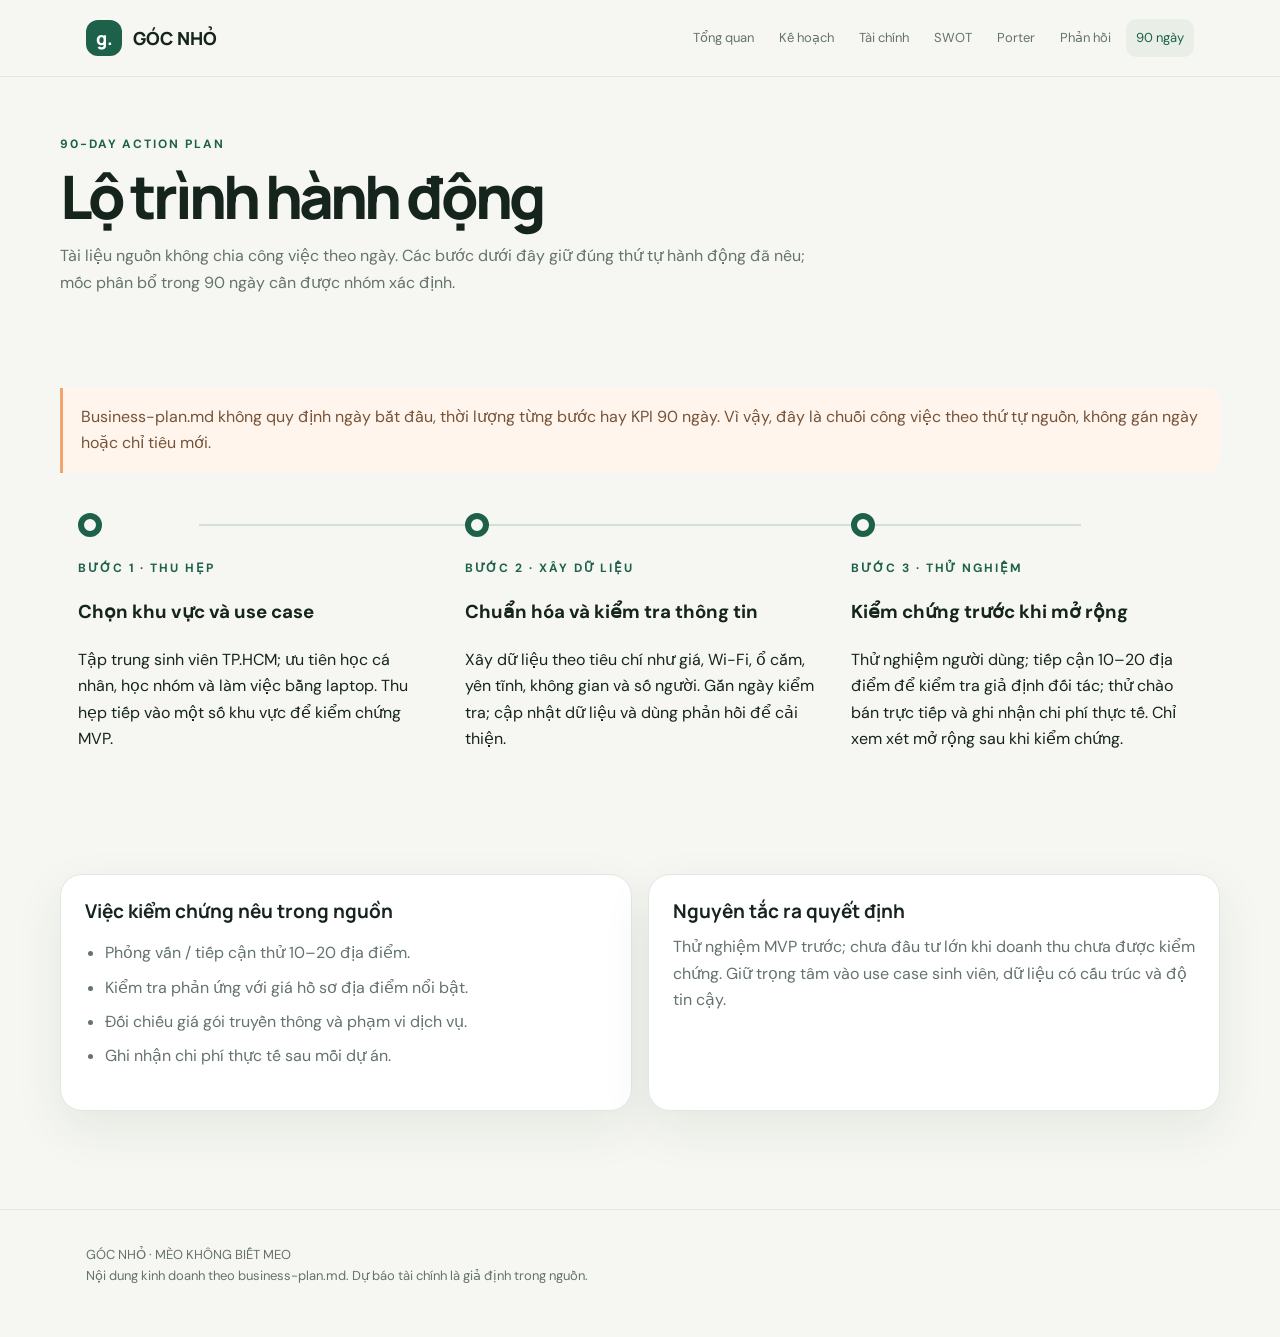
==== action-plan.html @ 888e7946 "Da Tao Trang Web Khoi Nghiep Goc Nhỏ V1" ====
<!doctype html><html lang="vi"><head><meta charset="utf-8"><meta name="viewport" content="width=device-width,initial-scale=1"><title>Kế hoạch hành động 90 ngày · GÓC NHỎ</title><link rel="stylesheet" href="style.css"></head><body><header class="topbar"><div class="wrap nav"><a class="brand" href="index.html"><span class="mark">g.</span>GÓC NHỎ</a><nav class="navlinks"><a class="" href="index.html">Tổng quan</a><a class="" href="business-plan.html">Kế hoạch</a><a class="" href="financial-analysis.html">Tài chính</a><a class="" href="swot.html">SWOT</a><a class="" href="five-forces.html">Porter</a><a class="" href="reflections.html">Phản hồi</a><a class="active" href="action-plan.html">90 ngày</a></nav></div></header><main><div class="wrap pagehead"><div class="eyebrow">90-day action plan</div><h1>Lộ trình hành động</h1><p>Tài liệu nguồn không chia công việc theo ngày. Các bước dưới đây giữ đúng thứ tự hành động đã nêu; mốc phân bổ trong 90 ngày cần được nhóm xác định.</p></div><section class="wrap section"><div class="note">Business-plan.md không quy định ngày bắt đầu, thời lượng từng bước hay KPI 90 ngày. Vì vậy, đây là chuỗi công việc theo thứ tự nguồn, không gán ngày hoặc chỉ tiêu mới.</div><div class="timeline" style="margin-top:32px"><article class="step"><span class="dot"></span><div class="eyebrow">Bước 1 · Thu hẹp</div><h3>Chọn khu vực và use case</h3><p>Tập trung sinh viên TP.HCM; ưu tiên học cá nhân, học nhóm và làm việc bằng laptop. Thu hẹp tiếp vào một số khu vực để kiểm chứng MVP.</p></article><article class="step"><span class="dot"></span><div class="eyebrow">Bước 2 · Xây dữ liệu</div><h3>Chuẩn hóa và kiểm tra thông tin</h3><p>Xây dữ liệu theo tiêu chí như giá, Wi-Fi, ổ cắm, yên tĩnh, không gian và số người. Gắn ngày kiểm tra; cập nhật dữ liệu và dùng phản hồi để cải thiện.</p></article><article class="step"><span class="dot"></span><div class="eyebrow">Bước 3 · Thử nghiệm</div><h3>Kiểm chứng trước khi mở rộng</h3><p>Thử nghiệm người dùng; tiếp cận 10–20 địa điểm để kiểm tra giả định đối tác; thử chào bán trực tiếp và ghi nhận chi phí thực tế. Chỉ xem xét mở rộng sau khi kiểm chứng.</p></article></div></section><section class="wrap section"><div class="grid two"><article class="card"><h3>Việc kiểm chứng nêu trong nguồn</h3><ul class="list"><li>Phỏng vấn / tiếp cận thử 10–20 địa điểm.</li><li>Kiểm tra phản ứng với giá hồ sơ địa điểm nổi bật.</li><li>Đối chiếu giá gói truyền thông và phạm vi dịch vụ.</li><li>Ghi nhận chi phí thực tế sau mỗi dự án.</li></ul></article><article class="card"><h3>Nguyên tắc ra quyết định</h3><p>Thử nghiệm MVP trước; chưa đầu tư lớn khi doanh thu chưa được kiểm chứng. Giữ trọng tâm vào use case sinh viên, dữ liệu có cấu trúc và độ tin cậy.</p></article></div></section></main><footer class="footer"><div class="wrap">GÓC NHỎ · MÈO KHÔNG BIẾT MEO<br>Nội dung kinh doanh theo business-plan.md. Dự báo tài chính là giả định trong nguồn.</div></footer></body></html>
---- style.css ----
@import url('https://fonts.googleapis.com/css2?family=DM+Sans:wght@400;500;600;700&family=Manrope:wght@400;500;600;700;800&display=swap');:root{--ink:#16241e;--muted:#64736b;--paper:#f6f7f2;--white:#fff;--green:#1d614b;--lime:#d9ed82;--line:#e2e8df;--shadow:0 18px 50px #1b352814;--radius:22px}*{box-sizing:border-box}body{margin:0;background:var(--paper);color:var(--ink);font:16px/1.65 'DM Sans',sans-serif}a{color:inherit}.wrap{max-width:1160px;margin:auto;padding:0 26px}.topbar{position:sticky;top:0;z-index:5;background:#f6f7f2e8;backdrop-filter:blur(14px);border-bottom:1px solid var(--line)}.nav{min-height:76px;display:flex;align-items:center;justify-content:space-between;gap:20px}.brand{display:flex;align-items:center;gap:11px;text-decoration:none;font:800 18px Manrope}.mark{width:36px;height:36px;display:grid;place-items:center;border-radius:12px;background:var(--green);color:white}.navlinks{display:flex;gap:5px;flex-wrap:wrap}.navlinks a{padding:8px 10px;text-decoration:none;color:var(--muted);font-size:13px;border-radius:10px}.navlinks a:hover,.navlinks a.active{color:var(--green);background:#e9efe7}.hero{padding:76px 0 54px;display:grid;grid-template-columns:1.13fr .87fr;gap:54px;align-items:center}.eyebrow{color:var(--green);font-size:12px;font-weight:700;letter-spacing:.16em;text-transform:uppercase}.hero h1,.pagehead h1{font:800 clamp(42px,6vw,76px)/1.04 Manrope;letter-spacing:-.065em;margin:18px 0}.hero p{font-size:18px;color:var(--muted);max-width:650px}.hero-art{min-height:360px;border-radius:34px;background:var(--green);padding:30px;color:white;position:relative;overflow:hidden;display:flex;flex-direction:column;justify-content:space-between}.hero-art:after{content:'';position:absolute;width:300px;height:300px;border-radius:50%;background:var(--lime);right:-85px;top:-65px}.hero-art:before{content:'';position:absolute;width:230px;height:230px;border-radius:50%;background:#83ad8c;right:105px;bottom:-110px}.art-tag,.art-quote{position:relative;z-index:1}.art-tag{font-size:12px;letter-spacing:.12em;text-transform:uppercase;color:#d6e4d8}.art-quote{font:700 34px/1.2 Manrope;max-width:320px}.btn{display:inline-block;border-radius:999px;background:var(--green);color:white;padding:13px 19px;text-decoration:none;font-weight:700;font-size:14px}.section{padding:48px 0}.section-head{display:flex;align-items:end;justify-content:space-between;gap:24px;margin-bottom:24px}.section-head h2{font:800 34px/1.15 Manrope;letter-spacing:-.05em;margin:8px 0 0}.section-head p,.card p,.pagehead p{color:var(--muted)}.grid{display:grid;gap:16px}.two{grid-template-columns:repeat(2,minmax(0,1fr))}.three{grid-template-columns:repeat(3,minmax(0,1fr))}.four{grid-template-columns:repeat(4,minmax(0,1fr))}.card{background:white;border:1px solid var(--line);border-radius:var(--radius);padding:24px;box-shadow:var(--shadow)}.card h3{font:700 19px/1.3 Manrope;margin:0 0 10px}.card p{margin:0}.tag{display:inline-block;border-radius:99px;background:#edf3e5;color:var(--green);padding:5px 10px;font-size:11px;font-weight:700;margin-bottom:14px}.metric{background:var(--green);color:white;border-radius:var(--radius);padding:23px;min-height:148px}.metric .label{color:#c5d8cc;font-size:12px}.metric strong{font:800 clamp(22px,3vw,32px) Manrope;display:block;letter-spacing:-.04em;margin:14px 0 3px}.metric small{color:#dce7dd}.band{background:#e9eee5;border-radius:30px;padding:34px}.pagehead{padding:58px 0 28px}.pagehead h1{font-size:clamp(38px,5vw,60px);margin:10px 0}.pagehead p{max-width:780px}.split{display:grid;grid-template-columns:1fr 1fr;gap:18px}.list{padding-left:20px;color:var(--muted)}.list li{margin:8px 0}.table-wrap{overflow:auto;border:1px solid var(--line);border-radius:18px;background:white}table{border-collapse:collapse;width:100%;min-width:680px}th,td{text-align:left;padding:15px 17px;border-bottom:1px solid var(--line);vertical-align:top}th{font-size:12px;color:var(--muted);text-transform:uppercase;background:#f7f9f5}td{font-size:14px}.chart-row{display:grid;grid-template-columns:190px 1fr auto;gap:14px;align-items:center;margin:18px 0}.track{height:12px;background:#e8eee7;border-radius:99px;overflow:hidden}.fill{height:100%;border-radius:99px;background:var(--green)}.note{padding:16px 18px;border-left:3px solid #f2a46d;background:#fff5ec;border-radius:0 14px 14px 0;color:#765338}.swot{min-height:230px}.s{background:#e9f2e7}.w{background:#f8eadf}.o{background:#e4f1ed}.t{background:#eeeaf4}.force{min-height:245px;position:relative;overflow:hidden}.force:after{content:attr(data-n);position:absolute;right:15px;bottom:-38px;color:#f2f5f0;font:800 150px Manrope}.rating{font:800 13px Manrope;color:var(--green);background:#e6f0e3;border-radius:99px;padding:6px 12px;display:inline-block;margin-bottom:12px}.force>*{position:relative;z-index:1}.timeline{display:grid;grid-template-columns:repeat(3,1fr);position:relative}.timeline:before{content:'';position:absolute;top:19px;left:12%;right:12%;height:2px;background:#d5e0d2}.step{position:relative;padding:54px 18px 10px}.dot{position:absolute;top:8px;left:18px;width:24px;height:24px;border:6px solid var(--green);background:var(--paper);border-radius:50%;z-index:1}.member{display:flex;flex-direction:column;min-height:265px}.member-id,.source{font-size:12px;color:var(--muted)}.member-title{font-size:13px;color:var(--green);font-weight:700;margin-bottom:10px}.more{margin-top:auto;padding-top:20px;text-decoration:none;color:var(--green);font-weight:700;font-size:14px}.article{max-width:820px;margin:0 auto}.article-body{background:white;border:1px solid var(--line);border-radius:26px;padding:clamp(24px,6vw,60px);box-shadow:var(--shadow)}.article-body h1,.article-body h2,.article-body h3{font-family:Manrope;line-height:1.25}.article-body h1{font-size:32px}.article-body h2{font-size:25px;margin-top:35px}.article-body p,.article-body li{color:#48574f}.article-body a{color:var(--green)}.article-body blockquote{border-left:3px solid var(--lime);padding-left:18px;color:var(--muted)}.article-body img{max-width:100%;height:auto}.back{display:inline-block;color:var(--green);text-decoration:none;font-weight:700;margin-bottom:18px}.pillrow{display:flex;gap:8px;flex-wrap:wrap;margin-top:18px}.pill{background:white;border:1px solid var(--line);padding:8px 12px;border-radius:99px;font-size:12px;color:var(--muted)}.footer{padding:34px 0 50px;color:var(--muted);font-size:13px;border-top:1px solid var(--line);margin-top:50px}@media(max-width:900px){.hero{grid-template-columns:1fr;gap:28px;padding-top:54px}.hero-art{min-height:260px}.four,.three{grid-template-columns:repeat(2,1fr)}.nav{align-items:flex-start;padding:14px 0;flex-direction:column}.timeline{grid-template-columns:1fr}.timeline:before{top:25px;bottom:25px;left:29px;right:auto;width:2px;height:auto}.step{padding:8px 8px 24px 64px}.dot{left:18px;top:8px}}@media(max-width:600px){.wrap{padding:0 18px}.two,.three,.four,.split{grid-template-columns:1fr}.section{padding:34px 0}.section-head{display:block}.hero h1{font-size:48px}.chart-row{grid-template-columns:1fr auto;gap:8px}.track{grid-column:1/-1;grid-row:2}.card{padding:21px}.band{padding:24px}}
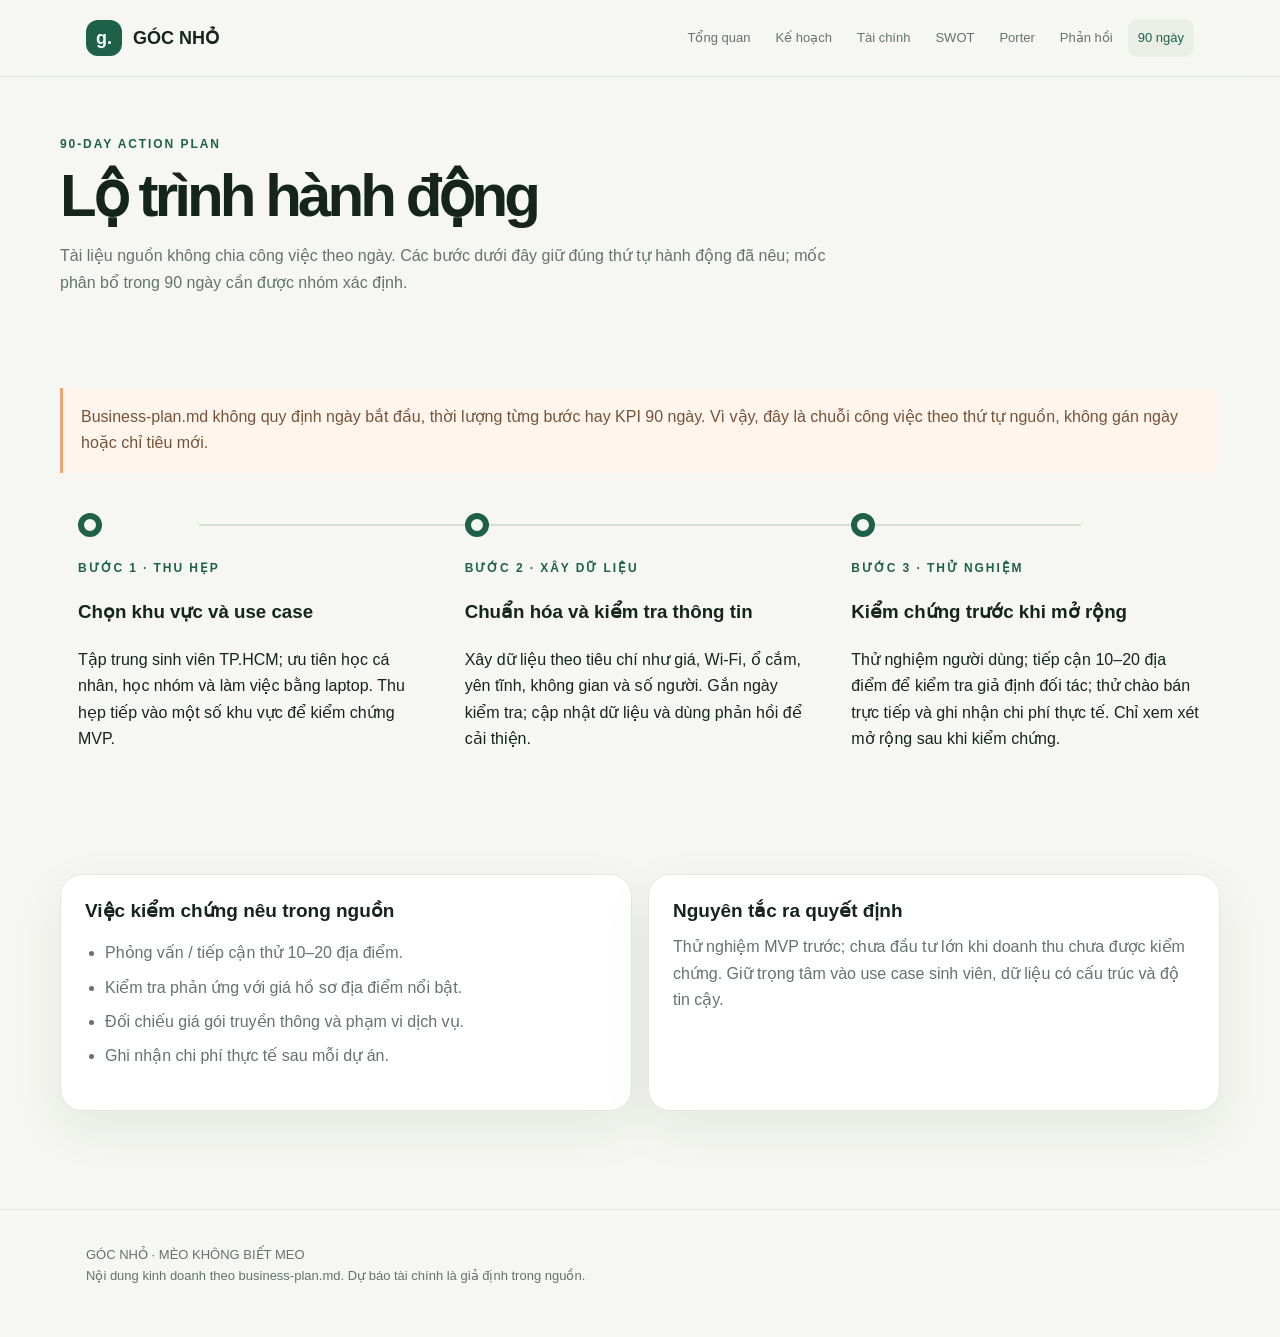
==== commit 801b9108: "Da Tao Trang Web Khoi Nghiep Góc Nhỏ V2" ====
--- a/action-plan.html
+++ b/action-plan.html
@@ -1 +1 @@
-<!doctype html><html lang="vi"><head><meta charset="utf-8"><meta name="viewport" content="width=device-width,initial-scale=1"><title>Kế hoạch hành động 90 ngày · GÓC NHỎ</title><link rel="stylesheet" href="style.css"></head><body><header class="topbar"><div class="wrap nav"><a class="brand" href="index.html"><span class="mark">g.</span>GÓC NHỎ</a><nav class="navlinks"><a class="" href="index.html">Tổng quan</a><a class="" href="business-plan.html">Kế hoạch</a><a class="" href="financial-analysis.html">Tài chính</a><a class="" href="swot.html">SWOT</a><a class="" href="five-forces.html">Porter</a><a class="" href="reflections.html">Phản hồi</a><a class="active" href="action-plan.html">90 ngày</a></nav></div></header><main><div class="wrap pagehead"><div class="eyebrow">90-day action plan</div><h1>Lộ trình hành động</h1><p>Tài liệu nguồn không chia công việc theo ngày. Các bước dưới đây giữ đúng thứ tự hành động đã nêu; mốc phân bổ trong 90 ngày cần được nhóm xác định.</p></div><section class="wrap section"><div class="note">Business-plan.md không quy định ngày bắt đầu, thời lượng từng bước hay KPI 90 ngày. Vì vậy, đây là chuỗi công việc theo thứ tự nguồn, không gán ngày hoặc chỉ tiêu mới.</div><div class="timeline" style="margin-top:32px"><article class="step"><span class="dot"></span><div class="eyebrow">Bước 1 · Thu hẹp</div><h3>Chọn khu vực và use case</h3><p>Tập trung sinh viên TP.HCM; ưu tiên học cá nhân, học nhóm và làm việc bằng laptop. Thu hẹp tiếp vào một số khu vực để kiểm chứng MVP.</p></article><article class="step"><span class="dot"></span><div class="eyebrow">Bước 2 · Xây dữ liệu</div><h3>Chuẩn hóa và kiểm tra thông tin</h3><p>Xây dữ liệu theo tiêu chí như giá, Wi-Fi, ổ cắm, yên tĩnh, không gian và số người. Gắn ngày kiểm tra; cập nhật dữ liệu và dùng phản hồi để cải thiện.</p></article><article class="step"><span class="dot"></span><div class="eyebrow">Bước 3 · Thử nghiệm</div><h3>Kiểm chứng trước khi mở rộng</h3><p>Thử nghiệm người dùng; tiếp cận 10–20 địa điểm để kiểm tra giả định đối tác; thử chào bán trực tiếp và ghi nhận chi phí thực tế. Chỉ xem xét mở rộng sau khi kiểm chứng.</p></article></div></section><section class="wrap section"><div class="grid two"><article class="card"><h3>Việc kiểm chứng nêu trong nguồn</h3><ul class="list"><li>Phỏng vấn / tiếp cận thử 10–20 địa điểm.</li><li>Kiểm tra phản ứng với giá hồ sơ địa điểm nổi bật.</li><li>Đối chiếu giá gói truyền thông và phạm vi dịch vụ.</li><li>Ghi nhận chi phí thực tế sau mỗi dự án.</li></ul></article><article class="card"><h3>Nguyên tắc ra quyết định</h3><p>Thử nghiệm MVP trước; chưa đầu tư lớn khi doanh thu chưa được kiểm chứng. Giữ trọng tâm vào use case sinh viên, dữ liệu có cấu trúc và độ tin cậy.</p></article></div></section></main><footer class="footer"><div class="wrap">GÓC NHỎ · MÈO KHÔNG BIẾT MEO<br>Nội dung kinh doanh theo business-plan.md. Dự báo tài chính là giả định trong nguồn.</div></footer></body></html>+<!doctype html><html lang="vi"><head><meta charset="UTF-8"><meta name="viewport" content="width=device-width,initial-scale=1"><title>Kế hoạch hành động 90 ngày · GÓC NHỎ</title><link rel="stylesheet" href="style.css"></head><body><header class="topbar"><div class="wrap nav"><a class="brand" href="index.html"><span class="mark">g.</span>GÓC NHỎ</a><nav class="navlinks"><a class="" href="index.html">Tổng quan</a><a class="" href="business-plan.html">Kế hoạch</a><a class="" href="financial-analysis.html">Tài chính</a><a class="" href="swot.html">SWOT</a><a class="" href="five-forces.html">Porter</a><a class="" href="reflections.html">Phản hồi</a><a class="active" href="action-plan.html">90 ngày</a></nav></div></header><main><div class="wrap pagehead"><div class="eyebrow">90-day action plan</div><h1>Lộ trình hành động</h1><p>Tài liệu nguồn không chia công việc theo ngày. Các bước dưới đây giữ đúng thứ tự hành động đã nêu; mốc phân bổ trong 90 ngày cần được nhóm xác định.</p></div><section class="wrap section"><div class="note">Business-plan.md không quy định ngày bắt đầu, thời lượng từng bước hay KPI 90 ngày. Vì vậy, đây là chuỗi công việc theo thứ tự nguồn, không gán ngày hoặc chỉ tiêu mới.</div><div class="timeline" style="margin-top:32px"><article class="step"><span class="dot"></span><div class="eyebrow">Bước 1 · Thu hẹp</div><h3>Chọn khu vực và use case</h3><p>Tập trung sinh viên TP.HCM; ưu tiên học cá nhân, học nhóm và làm việc bằng laptop. Thu hẹp tiếp vào một số khu vực để kiểm chứng MVP.</p></article><article class="step"><span class="dot"></span><div class="eyebrow">Bước 2 · Xây dữ liệu</div><h3>Chuẩn hóa và kiểm tra thông tin</h3><p>Xây dữ liệu theo tiêu chí như giá, Wi-Fi, ổ cắm, yên tĩnh, không gian và số người. Gắn ngày kiểm tra; cập nhật dữ liệu và dùng phản hồi để cải thiện.</p></article><article class="step"><span class="dot"></span><div class="eyebrow">Bước 3 · Thử nghiệm</div><h3>Kiểm chứng trước khi mở rộng</h3><p>Thử nghiệm người dùng; tiếp cận 10–20 địa điểm để kiểm tra giả định đối tác; thử chào bán trực tiếp và ghi nhận chi phí thực tế. Chỉ xem xét mở rộng sau khi kiểm chứng.</p></article></div></section><section class="wrap section"><div class="grid two"><article class="card"><h3>Việc kiểm chứng nêu trong nguồn</h3><ul class="list"><li>Phỏng vấn / tiếp cận thử 10–20 địa điểm.</li><li>Kiểm tra phản ứng với giá hồ sơ địa điểm nổi bật.</li><li>Đối chiếu giá gói truyền thông và phạm vi dịch vụ.</li><li>Ghi nhận chi phí thực tế sau mỗi dự án.</li></ul></article><article class="card"><h3>Nguyên tắc ra quyết định</h3><p>Thử nghiệm MVP trước; chưa đầu tư lớn khi doanh thu chưa được kiểm chứng. Giữ trọng tâm vào use case sinh viên, dữ liệu có cấu trúc và độ tin cậy.</p></article></div></section></main><footer class="footer"><div class="wrap">GÓC NHỎ · MÈO KHÔNG BIẾT MEO<br>Nội dung kinh doanh theo business-plan.md. Dự báo tài chính là giả định trong nguồn.</div></footer></body></html>
--- a/style.css
+++ b/style.css
@@ -1 +1 @@
-@import url('https://fonts.googleapis.com/css2?family=DM+Sans:wght@400;500;600;700&family=Manrope:wght@400;500;600;700;800&display=swap');:root{--ink:#16241e;--muted:#64736b;--paper:#f6f7f2;--white:#fff;--green:#1d614b;--lime:#d9ed82;--line:#e2e8df;--shadow:0 18px 50px #1b352814;--radius:22px}*{box-sizing:border-box}body{margin:0;background:var(--paper);color:var(--ink);font:16px/1.65 'DM Sans',sans-serif}a{color:inherit}.wrap{max-width:1160px;margin:auto;padding:0 26px}.topbar{position:sticky;top:0;z-index:5;background:#f6f7f2e8;backdrop-filter:blur(14px);border-bottom:1px solid var(--line)}.nav{min-height:76px;display:flex;align-items:center;justify-content:space-between;gap:20px}.brand{display:flex;align-items:center;gap:11px;text-decoration:none;font:800 18px Manrope}.mark{width:36px;height:36px;display:grid;place-items:center;border-radius:12px;background:var(--green);color:white}.navlinks{display:flex;gap:5px;flex-wrap:wrap}.navlinks a{padding:8px 10px;text-decoration:none;color:var(--muted);font-size:13px;border-radius:10px}.navlinks a:hover,.navlinks a.active{color:var(--green);background:#e9efe7}.hero{padding:76px 0 54px;display:grid;grid-template-columns:1.13fr .87fr;gap:54px;align-items:center}.eyebrow{color:var(--green);font-size:12px;font-weight:700;letter-spacing:.16em;text-transform:uppercase}.hero h1,.pagehead h1{font:800 clamp(42px,6vw,76px)/1.04 Manrope;letter-spacing:-.065em;margin:18px 0}.hero p{font-size:18px;color:var(--muted);max-width:650px}.hero-art{min-height:360px;border-radius:34px;background:var(--green);padding:30px;color:white;position:relative;overflow:hidden;display:flex;flex-direction:column;justify-content:space-between}.hero-art:after{content:'';position:absolute;width:300px;height:300px;border-radius:50%;background:var(--lime);right:-85px;top:-65px}.hero-art:before{content:'';position:absolute;width:230px;height:230px;border-radius:50%;background:#83ad8c;right:105px;bottom:-110px}.art-tag,.art-quote{position:relative;z-index:1}.art-tag{font-size:12px;letter-spacing:.12em;text-transform:uppercase;color:#d6e4d8}.art-quote{font:700 34px/1.2 Manrope;max-width:320px}.btn{display:inline-block;border-radius:999px;background:var(--green);color:white;padding:13px 19px;text-decoration:none;font-weight:700;font-size:14px}.section{padding:48px 0}.section-head{display:flex;align-items:end;justify-content:space-between;gap:24px;margin-bottom:24px}.section-head h2{font:800 34px/1.15 Manrope;letter-spacing:-.05em;margin:8px 0 0}.section-head p,.card p,.pagehead p{color:var(--muted)}.grid{display:grid;gap:16px}.two{grid-template-columns:repeat(2,minmax(0,1fr))}.three{grid-template-columns:repeat(3,minmax(0,1fr))}.four{grid-template-columns:repeat(4,minmax(0,1fr))}.card{background:white;border:1px solid var(--line);border-radius:var(--radius);padding:24px;box-shadow:var(--shadow)}.card h3{font:700 19px/1.3 Manrope;margin:0 0 10px}.card p{margin:0}.tag{display:inline-block;border-radius:99px;background:#edf3e5;color:var(--green);padding:5px 10px;font-size:11px;font-weight:700;margin-bottom:14px}.metric{background:var(--green);color:white;border-radius:var(--radius);padding:23px;min-height:148px}.metric .label{color:#c5d8cc;font-size:12px}.metric strong{font:800 clamp(22px,3vw,32px) Manrope;display:block;letter-spacing:-.04em;margin:14px 0 3px}.metric small{color:#dce7dd}.band{background:#e9eee5;border-radius:30px;padding:34px}.pagehead{padding:58px 0 28px}.pagehead h1{font-size:clamp(38px,5vw,60px);margin:10px 0}.pagehead p{max-width:780px}.split{display:grid;grid-template-columns:1fr 1fr;gap:18px}.list{padding-left:20px;color:var(--muted)}.list li{margin:8px 0}.table-wrap{overflow:auto;border:1px solid var(--line);border-radius:18px;background:white}table{border-collapse:collapse;width:100%;min-width:680px}th,td{text-align:left;padding:15px 17px;border-bottom:1px solid var(--line);vertical-align:top}th{font-size:12px;color:var(--muted);text-transform:uppercase;background:#f7f9f5}td{font-size:14px}.chart-row{display:grid;grid-template-columns:190px 1fr auto;gap:14px;align-items:center;margin:18px 0}.track{height:12px;background:#e8eee7;border-radius:99px;overflow:hidden}.fill{height:100%;border-radius:99px;background:var(--green)}.note{padding:16px 18px;border-left:3px solid #f2a46d;background:#fff5ec;border-radius:0 14px 14px 0;color:#765338}.swot{min-height:230px}.s{background:#e9f2e7}.w{background:#f8eadf}.o{background:#e4f1ed}.t{background:#eeeaf4}.force{min-height:245px;position:relative;overflow:hidden}.force:after{content:attr(data-n);position:absolute;right:15px;bottom:-38px;color:#f2f5f0;font:800 150px Manrope}.rating{font:800 13px Manrope;color:var(--green);background:#e6f0e3;border-radius:99px;padding:6px 12px;display:inline-block;margin-bottom:12px}.force>*{position:relative;z-index:1}.timeline{display:grid;grid-template-columns:repeat(3,1fr);position:relative}.timeline:before{content:'';position:absolute;top:19px;left:12%;right:12%;height:2px;background:#d5e0d2}.step{position:relative;padding:54px 18px 10px}.dot{position:absolute;top:8px;left:18px;width:24px;height:24px;border:6px solid var(--green);background:var(--paper);border-radius:50%;z-index:1}.member{display:flex;flex-direction:column;min-height:265px}.member-id,.source{font-size:12px;color:var(--muted)}.member-title{font-size:13px;color:var(--green);font-weight:700;margin-bottom:10px}.more{margin-top:auto;padding-top:20px;text-decoration:none;color:var(--green);font-weight:700;font-size:14px}.article{max-width:820px;margin:0 auto}.article-body{background:white;border:1px solid var(--line);border-radius:26px;padding:clamp(24px,6vw,60px);box-shadow:var(--shadow)}.article-body h1,.article-body h2,.article-body h3{font-family:Manrope;line-height:1.25}.article-body h1{font-size:32px}.article-body h2{font-size:25px;margin-top:35px}.article-body p,.article-body li{color:#48574f}.article-body a{color:var(--green)}.article-body blockquote{border-left:3px solid var(--lime);padding-left:18px;color:var(--muted)}.article-body img{max-width:100%;height:auto}.back{display:inline-block;color:var(--green);text-decoration:none;font-weight:700;margin-bottom:18px}.pillrow{display:flex;gap:8px;flex-wrap:wrap;margin-top:18px}.pill{background:white;border:1px solid var(--line);padding:8px 12px;border-radius:99px;font-size:12px;color:var(--muted)}.footer{padding:34px 0 50px;color:var(--muted);font-size:13px;border-top:1px solid var(--line);margin-top:50px}@media(max-width:900px){.hero{grid-template-columns:1fr;gap:28px;padding-top:54px}.hero-art{min-height:260px}.four,.three{grid-template-columns:repeat(2,1fr)}.nav{align-items:flex-start;padding:14px 0;flex-direction:column}.timeline{grid-template-columns:1fr}.timeline:before{top:25px;bottom:25px;left:29px;right:auto;width:2px;height:auto}.step{padding:8px 8px 24px 64px}.dot{left:18px;top:8px}}@media(max-width:600px){.wrap{padding:0 18px}.two,.three,.four,.split{grid-template-columns:1fr}.section{padding:34px 0}.section-head{display:block}.hero h1{font-size:48px}.chart-row{grid-template-columns:1fr auto;gap:8px}.track{grid-column:1/-1;grid-row:2}.card{padding:21px}.band{padding:24px}}+:root{--font-vietnam:"Be Vietnam Pro", "Noto Sans", "Segoe UI", Arial, sans-serif;--ink:#16241e;--muted:#64736b;--paper:#f6f7f2;--white:#fff;--green:#1d614b;--lime:#d9ed82;--line:#e2e8df;--shadow:0 18px 50px #1b352814;--radius:22px}*{box-sizing:border-box}body{margin:0;background:var(--paper);color:var(--ink);font:16px/1.65 var(--font-vietnam)}a{color:inherit}.wrap{max-width:1160px;margin:auto;padding:0 26px}.topbar{position:sticky;top:0;z-index:5;background:#f6f7f2e8;backdrop-filter:blur(14px);border-bottom:1px solid var(--line)}.nav{min-height:76px;display:flex;align-items:center;justify-content:space-between;gap:20px}.brand{display:flex;align-items:center;gap:11px;text-decoration:none;font:800 18px var(--font-vietnam)}.mark{width:36px;height:36px;display:grid;place-items:center;border-radius:12px;background:var(--green);color:white}.navlinks{display:flex;gap:5px;flex-wrap:wrap}.navlinks a{padding:8px 10px;text-decoration:none;color:var(--muted);font-size:13px;border-radius:10px}.navlinks a:hover,.navlinks a.active{color:var(--green);background:#e9efe7}.hero{padding:76px 0 54px;display:grid;grid-template-columns:1.13fr .87fr;gap:54px;align-items:center}.eyebrow{color:var(--green);font-size:12px;font-weight:700;letter-spacing:.16em;text-transform:uppercase}.hero h1,.pagehead h1{font:800 clamp(42px,6vw,76px)/1.04 var(--font-vietnam);letter-spacing:-.065em;margin:18px 0}.hero p{font-size:18px;color:var(--muted);max-width:650px}.hero-art{min-height:360px;border-radius:34px;background:var(--green);padding:30px;color:white;position:relative;overflow:hidden;display:flex;flex-direction:column;justify-content:space-between}.hero-art:after{content:'';position:absolute;width:300px;height:300px;border-radius:50%;background:var(--lime);right:-85px;top:-65px}.hero-art:before{content:'';position:absolute;width:230px;height:230px;border-radius:50%;background:#83ad8c;right:105px;bottom:-110px}.art-tag,.art-quote{position:relative;z-index:1}.art-tag{font-size:12px;letter-spacing:.12em;text-transform:uppercase;color:#d6e4d8}.art-quote{font:700 34px/1.2 var(--font-vietnam);max-width:320px}.btn{display:inline-block;border-radius:999px;background:var(--green);color:white;padding:13px 19px;text-decoration:none;font-weight:700;font-size:14px}.section{padding:48px 0}.section-head{display:flex;align-items:end;justify-content:space-between;gap:24px;margin-bottom:24px}.section-head h2{font:800 34px/1.15 var(--font-vietnam);letter-spacing:-.05em;margin:8px 0 0}.section-head p,.card p,.pagehead p{color:var(--muted)}.grid{display:grid;gap:16px}.two{grid-template-columns:repeat(2,minmax(0,1fr))}.three{grid-template-columns:repeat(3,minmax(0,1fr))}.four{grid-template-columns:repeat(4,minmax(0,1fr))}.card{background:white;border:1px solid var(--line);border-radius:var(--radius);padding:24px;box-shadow:var(--shadow)}.card h3{font:700 19px/1.3 var(--font-vietnam);margin:0 0 10px}.card p{margin:0}.tag{display:inline-block;border-radius:99px;background:#edf3e5;color:var(--green);padding:5px 10px;font-size:11px;font-weight:700;margin-bottom:14px}.metric{background:var(--green);color:white;border-radius:var(--radius);padding:23px;min-height:148px}.metric .label{color:#c5d8cc;font-size:12px}.metric strong{font:800 clamp(22px,3vw,32px) var(--font-vietnam);display:block;letter-spacing:-.04em;margin:14px 0 3px}.metric small{color:#dce7dd}.band{background:#e9eee5;border-radius:30px;padding:34px}.pagehead{padding:58px 0 28px}.pagehead h1{font-size:clamp(38px,5vw,60px);margin:10px 0}.pagehead p{max-width:780px}.split{display:grid;grid-template-columns:1fr 1fr;gap:18px}.list{padding-left:20px;color:var(--muted)}.list li{margin:8px 0}.table-wrap{overflow:auto;border:1px solid var(--line);border-radius:18px;background:white}table{border-collapse:collapse;width:100%;min-width:680px}th,td{text-align:left;padding:15px 17px;border-bottom:1px solid var(--line);vertical-align:top}th{font-size:12px;color:var(--muted);text-transform:uppercase;background:#f7f9f5}td{font-size:14px}.chart-row{display:grid;grid-template-columns:190px 1fr auto;gap:14px;align-items:center;margin:18px 0}.track{height:12px;background:#e8eee7;border-radius:99px;overflow:hidden}.fill{height:100%;border-radius:99px;background:var(--green)}.note{padding:16px 18px;border-left:3px solid #f2a46d;background:#fff5ec;border-radius:0 14px 14px 0;color:#765338}.swot{min-height:230px}.s{background:#e9f2e7}.w{background:#f8eadf}.o{background:#e4f1ed}.t{background:#eeeaf4}.force{min-height:245px;position:relative;overflow:hidden}.force:after{content:attr(data-n);position:absolute;right:15px;bottom:-38px;color:#f2f5f0;font:800 150px var(--font-vietnam)}.rating{font:800 13px var(--font-vietnam);color:var(--green);background:#e6f0e3;border-radius:99px;padding:6px 12px;display:inline-block;margin-bottom:12px}.force>*{position:relative;z-index:1}.timeline{display:grid;grid-template-columns:repeat(3,1fr);position:relative}.timeline:before{content:'';position:absolute;top:19px;left:12%;right:12%;height:2px;background:#d5e0d2}.step{position:relative;padding:54px 18px 10px}.dot{position:absolute;top:8px;left:18px;width:24px;height:24px;border:6px solid var(--green);background:var(--paper);border-radius:50%;z-index:1}.member{display:flex;flex-direction:column;min-height:265px}.member-id,.source{font-size:12px;color:var(--muted)}.member-title{font-size:13px;color:var(--green);font-weight:700;margin-bottom:10px}.more{margin-top:auto;padding-top:20px;text-decoration:none;color:var(--green);font-weight:700;font-size:14px}.article{max-width:820px;margin:0 auto}.article-body{background:white;border:1px solid var(--line);border-radius:26px;padding:clamp(24px,6vw,60px);box-shadow:var(--shadow)}.article-body h1,.article-body h2,.article-body h3{font-family:var(--font-vietnam);line-height:1.25}.article-body h1{font-size:32px}.article-body h2{font-size:25px;margin-top:35px}.article-body p,.article-body li{color:#48574f}.article-body a{color:var(--green)}.article-body blockquote{border-left:3px solid var(--lime);padding-left:18px;color:var(--muted)}.article-body img{max-width:100%;height:auto}.back{display:inline-block;color:var(--green);text-decoration:none;font-weight:700;margin-bottom:18px}.pillrow{display:flex;gap:8px;flex-wrap:wrap;margin-top:18px}.pill{background:white;border:1px solid var(--line);padding:8px 12px;border-radius:99px;font-size:12px;color:var(--muted)}.footer{padding:34px 0 50px;color:var(--muted);font-size:13px;border-top:1px solid var(--line);margin-top:50px}@media(max-width:900px){.hero{grid-template-columns:1fr;gap:28px;padding-top:54px}.hero-art{min-height:260px}.four,.three{grid-template-columns:repeat(2,1fr)}.nav{align-items:flex-start;padding:14px 0;flex-direction:column}.timeline{grid-template-columns:1fr}.timeline:before{top:25px;bottom:25px;left:29px;right:auto;width:2px;height:auto}.step{padding:8px 8px 24px 64px}.dot{left:18px;top:8px}}@media(max-width:600px){.wrap{padding:0 18px}.two,.three,.four,.split{grid-template-columns:1fr}.section{padding:34px 0}.section-head{display:block}.hero h1{font-size:48px}.chart-row{grid-template-columns:1fr auto;gap:8px}.track{grid-column:1/-1;grid-row:2}.card{padding:21px}.band{padding:24px}} body,.navlinks,.navlinks a,.btn,.card,.metric,.chart-row,.article-body,h1,h2,h3,h4,h5,h6{font-family:var(--font-vietnam)}
